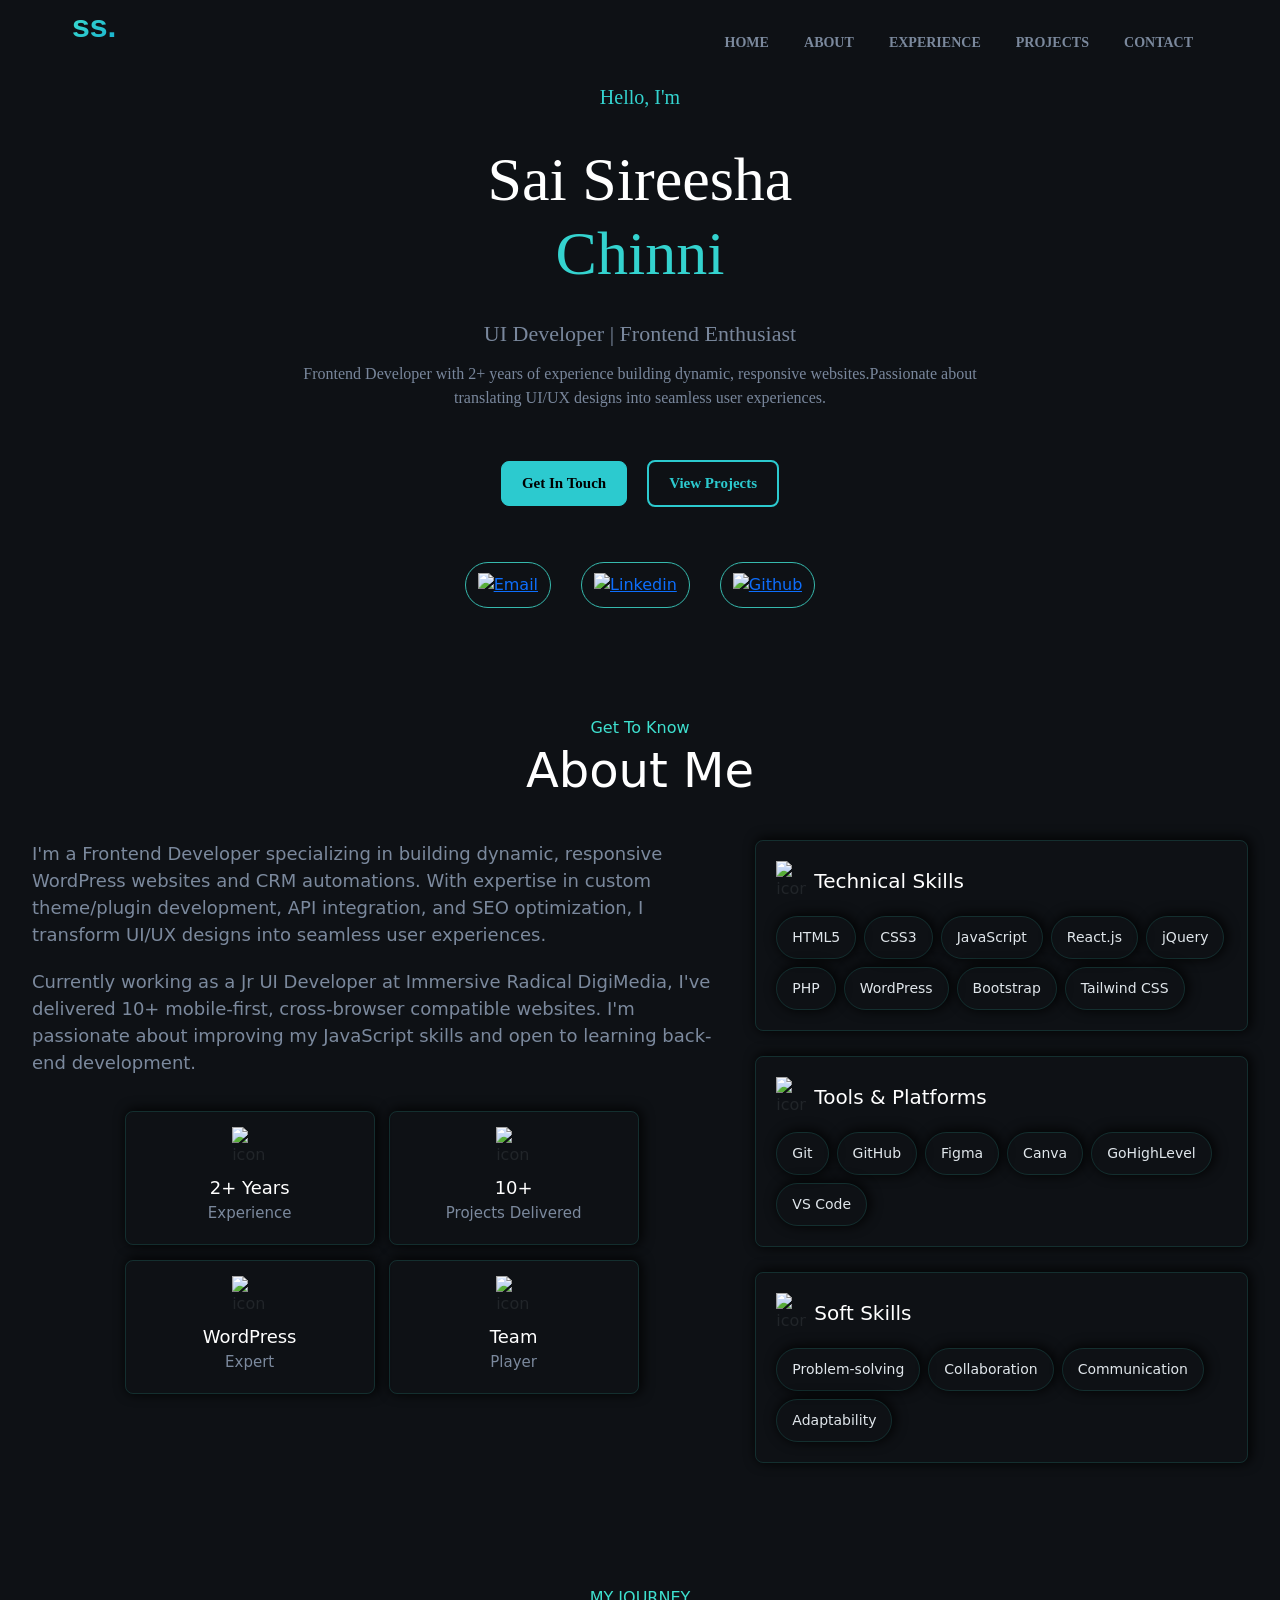
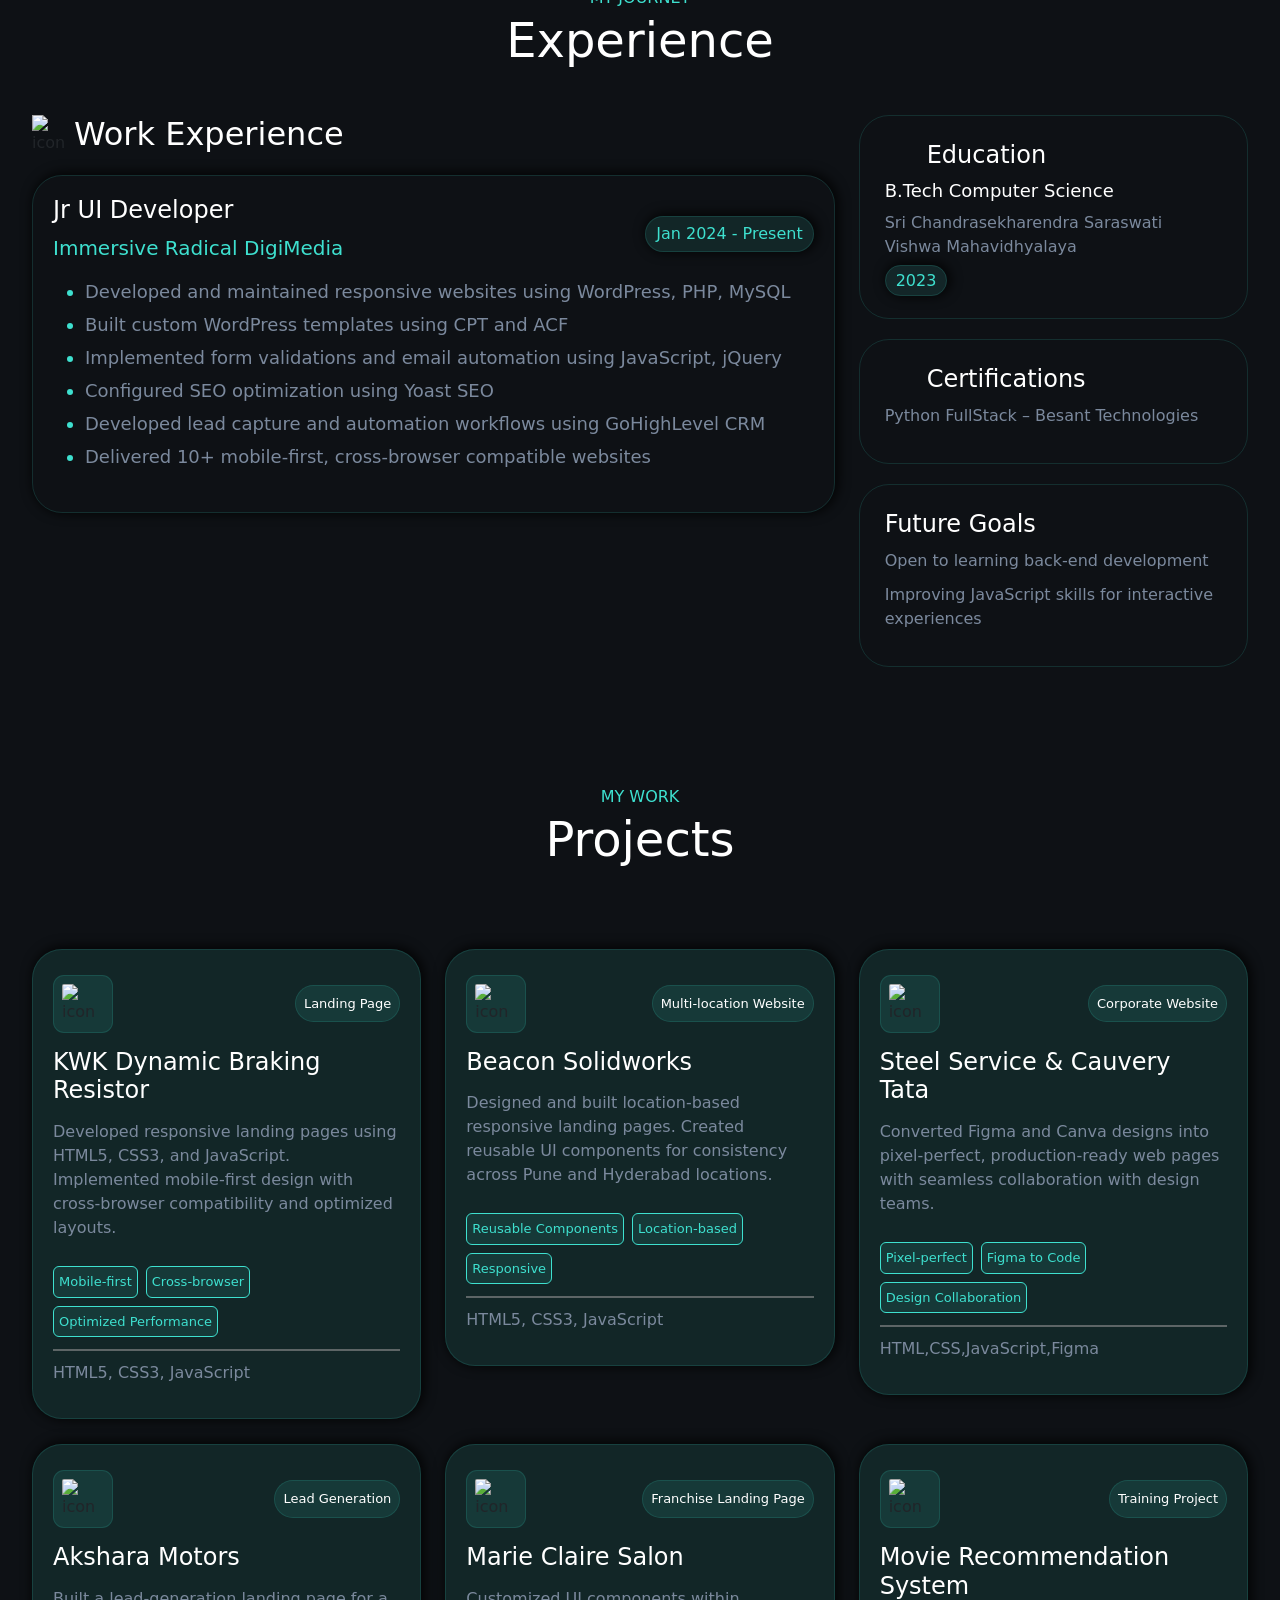
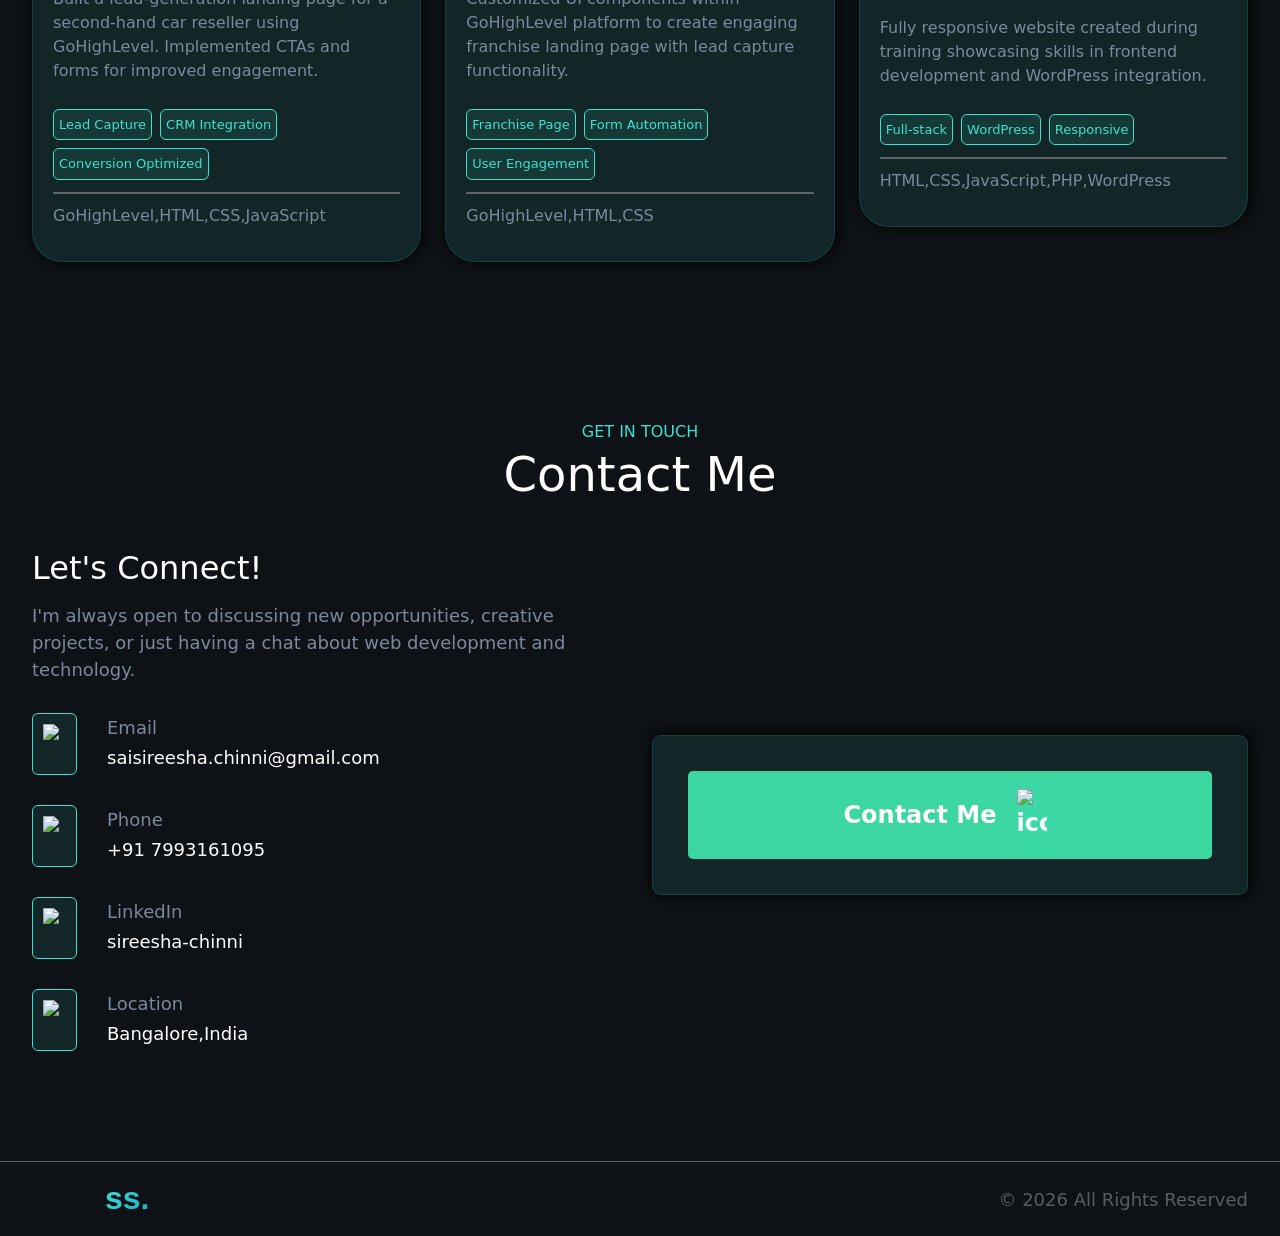
==== index.html @ 8ec7e81e "Add files via upload" ====
<!DOCTYPE html>
<html lang="en">

<head>
    <meta charset="UTF-8">
    <meta name="viewport" content="width=device-width, initial-scale=1.0">
    <link rel="stylesheet" href="style.css">
    <link href="https://cdn.jsdelivr.net/npm/bootstrap@5.0.2/dist/css/bootstrap.min.css" rel="stylesheet"
        integrity="sha384-EVSTQN3/azprG1Anm3QDgpJLIm9Nao0Yz1ztcQTwFspd3yD65VohhpuuCOmLASjC" crossorigin="anonymous">
    <script src="js/jquery-3.6.4.min.js"></script>
    <title>CH.Sai.Sireesha_Portfolio</title>
</head>

<body>
    <section id="main-sect">
        <header class="hed-wid">
            <div class="fix-center">
                <div class="logo">
                    <a href="index.html">ss.</a>
                </div>
                <div class="headermenu">
                    <div class="menuholders">
                        <span class="menuicon menu-tab"></span>
                        <div class="menuholder menu-hide">
                            <ul class="sidemenu">
                                <li><a href="#main-ban">HOME</a></li>
                                <li><a href="#about-me">ABOUT</a></li>
                                <li><a href="#experience">EXPERIENCE</a></li>
                                <li><a href="#proj-works">PROJECTS</a>
                                </li>
                                <li><a href="#footer-cont">CONTACT</a></li>

                            </ul>
                        </div>
                    </div>
                </div>
            </div>
        </header>

        <div id="main-ban">
            <div class="fixed-width">
                <div class="main-ban-cont">
                    <h6>Hello, I'm</h6>
                    <h1>Sai Sireesha <br /><span>Chinni</span></h1>
                    <h4>UI Developer | Frontend Enthusiast</h4>
                    <p>Frontend Developer with 2+ years of experience building dynamic, responsive websites.Passionate
                        about translating UI/UX designs into seamless user experiences.</p>
                    <div class="main-btns">
                        <a href="#footer-cont">Get In Touch</a>
                        <a href="#proj-works">View Projects</a>
                    </div>
                    <div class="main-icon">
                        <a href="mailto:saisireesha.chinni@gmail.com"><img src="images/mail.png" alt="Email"></a>
                        <a href="https://www.linkedin.com/in/sireesha-chinni/"><img src="images/linkedin.png" alt="Linkedin"></a>
                        <a href="#"><img src="images/github.png" alt="Github"></a>
                    </div>
                </div>
            </div>
        </div>




    </section>

    <section id="about-me">
        <div class="fixed-width">
            <div class="about-hed">
                <h6>Get To Know</h6>
                <h4>About Me</h4>
            </div>
            <div class="about-row row">
                <div class="col-xl-7 col-lg-6 col-md-12 col-sm-12 col-xs-12">
                    <div class="about-cont">
                        <p>I'm a Frontend Developer specializing in building dynamic, responsive WordPress websites and
                            CRM automations. With expertise in custom theme/plugin development, API integration, and SEO
                            optimization, I transform UI/UX designs into seamless user experiences.</p>
                        <p>Currently working as a Jr UI Developer at Immersive Radical DigiMedia, I've delivered 10+
                            mobile-first, cross-browser compatible websites. I'm passionate about improving my
                            JavaScript skills and open to learning back-end development.</p>
                        <div class="about-skil-flx">
                            <div class="about-box skil-cont">
                                <img src="images/experience.png" alt="icon">
                                <h6>2+ Years</h6>
                                <p>Experience</p>
                            </div>
                            <div class="about-box skil-cont">
                                <img src="images/task-management.png" alt="icon">
                                <h6>10+</h6>
                                <p>Projects Delivered</p>
                            </div>
                            <div class="about-box skil-cont">
                                <img src="images/code.png" alt="icon">
                                <h6>WordPress</h6>
                                <p>Expert</p>
                            </div>
                            <div class="about-box skil-cont">
                                <img src="images/group.png" alt="icon">
                                <h6>Team</h6>
                                <p>Player</p>
                            </div>
                        </div>
                    </div>
                </div>
                <div class="col-xl-5 col-lg-6 col-md-12 col-sm-12 col-xs-12">
                    <div class="about-div">
                        <div class="about-box skill-box">
                            <div class="skill-head">
                                <img src="images/technical-support.png" alt="icon">
                                <h6>Technical Skills</h6>
                            </div>
                            <div>
                                <a href="#">HTML5</a>
                                <a href="#">CSS3</a>
                                <a href="#">JavaScript</a>
                                <a href="#">React.js</a>
                                <a href="#">jQuery</a>
                                <a href="#">PHP</a>
                                <a href="#">WordPress</a>
                                <a href="#">Bootstrap</a>
                                <a href="#">Tailwind CSS</a>
                            </div>
                        </div>
                        <div class="about-box skill-box">
                            <div class="skill-head">
                                <img src="images/pencil.png" alt="icon">
                                <h6>Tools & Platforms</h6>
                            </div>
                            <div>
                                <a href="#">Git</a>
                                <a href="#">GitHub</a>
                                <a href="#">Figma</a>
                                <a href="#">Canva</a>
                                <a href="#">GoHighLevel</a>
                                <a href="#">VS Code</a>
                            </div>
                        </div>
                        <div class="about-box skill-box">
                            <div class="skill-head">
                                <img src="images/people.png" alt="icon">
                                <h6>Soft Skills</h6>
                            </div>
                            <div>
                                <a href="#">Problem-solving</a>
                                <a href="#">Collaboration</a>
                                <a href="#">Communication</a>
                                <a href="#">Adaptability</a>
                            </div>
                        </div>
                    </div>
                </div>
            </div>
        </div>
    </section>
    <section id="experience">
        <div class="fixed-width">
            <div class="ex-hed">
                <h6>My Journey</h6>
                <h3>Experience</h3>
            </div>
            <div class="row">
                <div class="col-xl-8 col-lg-6 col-md-12 col-sm-12 col-xs-12">
                    <div class="exp-sub-hed">
                        <img src="images/briefcase.png" alt="icon">
                        <h5>Work Experience</h5>
                    </div>
                    <div class="crt-exp">

                        <div class="exp-cont">
                            <div class="exp-sub-cont">
                                <div>
                                    <h6>Jr UI Developer</h6>
                                    <p>Immersive Radical DigiMedia</p>
                                </div>
                                <a href="#">Jan 2024 - Present</a>
                            </div>
                            <ul>
                                <li>Developed and maintained responsive websites using WordPress, PHP, MySQL</li>
                                <li>Built custom WordPress templates using CPT and ACF</li>
                                <li>Implemented form validations and email automation using JavaScript, jQuery</li>
                                <li>Configured SEO optimization using Yoast SEO</li>
                                <li>Developed lead capture and automation workflows using GoHighLevel CRM</li>
                                <li>Delivered 10+ mobile-first, cross-browser compatible websites</li>
                            </ul>
                        </div>
                    </div>
                </div>
                <div class="col-xl-4 col-lg-6 col-md-12 col-sm-12 col-xs-12">
                    <div class="exp-box">
                        <div>
                            <img src="images/graduation-cap.png" alt="">
                            <h5>Education</h5>
                        </div>
                        <h6>B.Tech Computer Science</h6>
                        <p>Sri Chandrasekharendra Saraswati Vishwa Mahavidhyalaya</p>
                        <a href="#">2023</a>
                    </div>
                    <div class="exp-box">
                        <div>
                            <img src="images/medal.png" alt="">
                            <h5>Certifications</h5>
                        </div>
                        <p class="ex-tick">Python FullStack – Besant Technologies</p>
                    </div>
                    <div class="exp-box">
                        <div>
                            <h5 class="exp-clr-grn">Future Goals</h5>
                        </div>
                        <p class="ex-arow">Open to learning back-end development</p>
                        <p class="ex-arow">Improving JavaScript skills for interactive experiences</p>
                    </div>
                </div>
            </div>
        </div>
    </section>

    <section id="proj-works">
        <div class="fixed-width">
            <div class="ex-hed">
                <h6>My Work</h6>
                <h3>Projects</h3>
            </div>
            <div class="proj-coint">
                <div class="row">
                    <div class="col-xl-4 col-lg-4 col-md-6 col-sm-12 col-xs-12">
                        <div class="proj-box">
                            <div>
                                <div class="proj-hed">
                                    <img src="images/connection.png" alt="icon">
                                    <a href="https://www.kwk-resistors.in/lp/wirewound-power-resistor/">Landing Page</a>
                                </div>
                                <h5>KWK Dynamic Braking Resistor</h5>
                                <p>Developed responsive landing pages using HTML5, CSS3, and JavaScript. Implemented
                                    mobile-first design with cross-browser compatibility and optimized layouts.</p>
                            </div>
                            <div>
                                <div class="proj-info">
                                    <span>Mobile-first</span>
                                    <span>Cross-browser</span>
                                    <span>Optimized Performance</span>
                                </div>
                                <div class="sep-lin"></div>
                                <p>
                                    </> HTML5, CSS3, JavaScript</p>
                            </div>
                        </div>
                    </div>
                    <div class="col-xl-4 col-lg-4 col-md-6 col-sm-12 col-xs-12">
                        <div class="proj-box">
                            <div>
                                <div class="proj-hed">
                                    <img src="images/connection.png" alt="icon">
                                    <a href="https://beacon-india.com/">Multi-location Website</a>
                                </div>
                                <h5>Beacon Solidworks</h5>
                                <p>Designed and built location-based responsive landing pages. Created reusable UI
                                    components for consistency across Pune and Hyderabad locations.</p>
                            </div>
                            <div>
                                <div class="proj-info">
                                    <span>Reusable Components</span>
                                    <span>Location-based</span>
                                    <span>Responsive</span>
                                </div>
                                <div class="sep-lin"></div>
                                <p>
                                    </> HTML5, CSS3, JavaScript</p>
                            </div>
                        </div>
                    </div>
                    <div class="col-xl-4 col-lg-4 col-md-6 col-sm-12 col-xs-12">
                        <div class="proj-box">
                            <div>
                                <div class="proj-hed">
                                    <img src="images/connection.png" alt="icon">
                                    <a href="https://mahahost.in/clientfiles/uploads/sireesha_training/steel-service/">Corporate Website</a>
                                </div>
                                <h5>Steel Service & Cauvery Tata</h5>
                                <p>Converted Figma and Canva designs into pixel-perfect, production-ready web pages with
                                    seamless collaboration with design teams.</p>
                            </div>
                            <div>
                                <div class="proj-info">
                                    <span>Pixel-perfect</span>
                                    <span>Figma to Code</span>
                                    <span>Design Collaboration</span>
                                </div>
                                <div class="sep-lin"></div>
                                <p>
                                    </> HTML,CSS,JavaScript,Figma</p>
                            </div>
                        </div>
                    </div>
                    <div class="col-xl-4 col-lg-4 col-md-6 col-sm-12 col-xs-12">
                        <div class="proj-box">
                            <div>
                                <div class="proj-hed">
                                    <img src="images/connection.png" alt="icon">
                                    <a href="https://www.magnumhonda.com/">Lead Generation</a>
                                </div>
                                <h5>Akshara Motors</h5>
                                <p>Built a lead-generation landing page for a second-hand car reseller using
                                    GoHighLevel. Implemented CTAs and forms for improved engagement.</p>
                            </div>
                            <div>
                                <div class="proj-info">
                                    <span>Lead Capture</span>
                                    <span>CRM Integration</span>
                                    <span>Conversion Optimized</span>
                                </div>
                                <div class="sep-lin"></div>
                                <p>
                                    </> GoHighLevel,HTML,CSS,JavaScript</p>
                            </div>
                        </div>
                    </div>
                    <div class="col-xl-4 col-lg-4 col-md-6 col-sm-12 col-xs-12">
                        <div class="proj-box">
                            <div>
                                <div class="proj-hed">
                                    <img src="images/connection.png" alt="icon">
                                    <a href="https://salonfranchiseblr.marieclairesalon.in/">Franchise Landing Page</a>
                                </div>
                                <h5>Marie Claire Salon</h5>
                                <p>Customized UI components within GoHighLevel platform to create engaging franchise
                                    landing page with lead capture functionality.</p>
                            </div>
                            <div>
                                <div class="proj-info">
                                    <span>Franchise Page</span>
                                    <span>Form Automation</span>
                                    <span>User Engagement</span>
                                </div>
                                <div class="sep-lin"></div>
                                <p>
                                    </> GoHighLevel,HTML,CSS</p>
                            </div>
                        </div>
                    </div>
                    <div class="col-xl-4 col-lg-4 col-md-6 col-sm-12 col-xs-12">
                        <div class="proj-box">
                            <div>
                                <div class="proj-hed">
                                    <img src="images/connection.png" alt="icon">
                                    <a href="#">Training Project</a>
                                </div>
                                <h5>Movie Recommendation System</h5>
                                <p>Fully responsive website created during training showcasing skills in frontend
                                    development and WordPress integration.</p>
                            </div>
                            <div>
                                <div class="proj-info">
                                    <span>Full-stack</span>
                                    <span>WordPress</span>
                                    <span>Responsive</span>
                                </div>
                                <div class="sep-lin"></div>
                                <p>
                                    </> HTML,CSS,JavaScript,PHP,WordPress</p>
                            </div>
                        </div>
                    </div>
                </div>
            </div>
        </div>
    </section>

    <section id="footer-cont">
        <div class="fixed-width">
            <div class="ex-hed">
                <h6>Get In Touch</h6>
                <h3>Contact Me</h3>
            </div>
            <div class="cont-info">
                <div class="row">
                    <div class="col-xl-6 col-lg-6 col-md-6 col-sm-12 col-xs-12">
                        <div class="contact-detis">
                            <h5>Let's Connect!</h5>
                            <p>I'm always open to discussing new opportunities, creative projects, or just having a chat
                                about web development and technology.</p>
                            <div class="cont-info">
                                <img src="images/mail.png" alt="icon">
                                <div class="cont-flx">
                                    <h6>Email</h6>
                                    <a href="mailto:saisireesha.chinni@gmail.com">saisireesha.chinni@gmail.com</a>
                                </div>
                            </div>
                            <div class="cont-info">
                                <img src="images/call.png" alt="icon">
                                <div class="cont-flx">
                                    <h6>Phone</h6>
                                    <a href="tel:7993161095">+91 7993161095</a>
                                </div>
                            </div>
                            <div class="cont-info">
                                <img src="images/linkedin.png" alt="icon">
                                <div class="cont-flx">
                                    <h6>LinkedIn</h6>
                                    <a href="https://www.linkedin.com/in/sireesha-chinni/">sireesha-chinni</a>
                                </div>
                            </div>
                            <div class="cont-info">
                                <img src="images/location.png" alt="icon">
                                <div class="cont-flx">
                                    <h6>Location</h6>
                                    <a>Bangalore,India</a>
                                </div>
                            </div>
                        </div>
                    </div>
                    <div class="col-xl-6 col-lg-6 col-md-6 col-sm-12 col-xs-12">
                        <div class="contact-form">
                            <div class="form-btn">
                                <a href="https://docs.google.com/forms/d/e/1FAIpQLSexqWdlCV1pC-5JrYoQWprAdRMBZvNVLuWAIFUeoct8fv98UQ/viewform?usp=header">Contact Me <img src="images/send.png" alt="icon"></a>
                            </div>
                            <!-- <form id="contact-us-form" class="form-section" method="post">
                                <div class="form-steps" id="step-1">
                                    <div class="cover-box">
                                        <label for="cname">Your Name</label>
                                        <input type="text" name="cname" id="cname" Placeholder="Enter Full Name"
                                            class="ciptxt" />
                                        <span class="info" id="c-name-info"></span>
                                    </div>
                                    <div class="cover-box">
                                        <div class="cover-box">
                                            <label for="cemail">Your Email</label>
                                            <input type="email" name="cemail" id="cemailname" Placeholder="Enter Email"
                                                class="ciptxt" />
                                            <span class="info" id="c-email-info"></span>
                                        </div>
                                    </div>
                                    <div class="cover-box">
                                        <label for="cmeesgae">Message</label>
                                        <textarea placeholder="Enter your Mesage" class="textareaciptxt" id="cmessage"
                                            name="cmeesgae"></textarea>
                                    </div>
                                    <div class="form-disc">
                                        <input type="submit" name="submit" id="sBtn" value="Submit" />
                                    </div>
                                </div>
                            </form> -->
                            <!-- <iframe src="https://docs.google.com/forms/d/e/1FAIpQLSexqWdlCV1pC-5JrYoQWprAdRMBZvNVLuWAIFUeoct8fv98UQ/viewform?embedded=true" width="640" height="550" frameborder="0" marginheight="0" marginwidth="0">Loading…</iframe> -->
                        </div>
                    </div>
                </div>
            </div>
        </div>
    </section>
    <section id="footer-div">
        <div class="fixed-width">
            <div class="footer-flx">
                <div class="logo">
                    <a href="index.html">ss.</a>
                </div>
                <p>© 2026 All Rights Reserved</p>
            </div>
        </div>
    </section>









    <script>
        $(document).ready(function () {

            $('.menu-tab').click(function () {

                $('.menu-hide').toggleClass('show');

                $('.menu-tab').toggleClass('active');

            });

            $('.menuopen.active').click(function () {

                $('.menu-hide').removeClass('show');

                $('.menu-tab').removeClass('active');

            });

            $('.menuholder > ul > li:has( > ul)').addClass('menu-dropdown-iconh');

            $(".menuholder > ul > li").click(function () {

                if ($(window).width() <= 991) {

                    if ($($(this).children("ul")).hasClass("exp-dwnrr")) {

                        $($(this).children("ul.exp-dwnrr")).removeClass("exp-dwnrr").slideUp(150);

                        $(this).removeClass("of-dwn");

                    }

                    else {

                        $('.sidemenu li ul').not($(this).siblings()).removeClass("exp-dwnrr").slideUp(150);
                        $($(this).children("ul")).addClass("exp-dwnrr").slideDown(150);

                        $(this).addClass("of-dwn");
                        $("ul.sidemenu li").not($(this)).removeClass("of-dwn");

                    }

                }

            });
        });   
    </script>

    <script>
        jQuery(document).ready(function (e) {

            jQuery("#contact-us-form").on('submit', function (e) {

                e.preventDefault();

                var valid;

                valid = validationcontact();

                if (valid) {

                    jQuery("#sBtn").attr("disabled", true);
                    jQuery.ajax({

                        // url: "contact-mail.php",

                        type: "POST",

                        data: new FormData(this),

                        contentType: false,

                        cache: false,

                        processData: false,

                        success: function (data) {

                            document.getElementById("contact-us-form").reset();



                            window.location.href = "https://docs.google.com/forms/d/e/1FAIpQLSexqWdlCV1pC-5JrYoQWprAdRMBZvNVLuWAIFUeoct8fv98UQ/viewform?usp=publish-editor";

                            //    jQuery('#loader-icons').hide();

                        },

                        error: function () { }

                    });

                }

            })

        });

        function validationcontact() {

            var valid = true;

            jQuery(".info").html('');

            if (!jQuery("#cname").val()) {

                jQuery("#c-name-info").html("Please Enter a Name");

                jQuery("#cname").css('border-color', 'red');

                valid = false;

            }

            if (!jQuery("#cname").val().match(/^[a-zA-Z\s]+$/)) {

                jQuery("#c-name-info").html("Please Enter Valid Name");

                jQuery("#cname").css('border-color', 'red');

                valid = false;

            }

            if (!jQuery("#cemailname").val()) {

                jQuery("#c-email-info").html("Please Enter Email");

                jQuery("#cemailname").css('border-color', 'red');

                valid = false;

            }

            if (!jQuery("#cemailname").val().match(/^([\w-\.]+@([\w-]+\.)+[\w-]{2,4})?$/)) {

                jQuery("#c-email-info").html("Please Enter Valid Email");

                jQuery("#cemailname").css('border-color', 'red');

                valid = false;

            }
            return valid;

        }

    </script>
</body>

</html>
---- style.css ----
@font-face{

    font-family: "FontAwesome";
    src: url("fonts/fontawesome-webfont.eot");
    
   
}
@font-face{

    font-family: "FontAwesome";
    src: url("fonts/fontawesome-webfont.ttf");
    
   
}
@font-face{

    font-family: "FontAwesome";
    src: url("fonts/fontawesome-webfont.woff");
    
   
}

@font-face{

    font-family: "FontAwesome";
    src: url("fonts/FontAwesome.otf");
    
   
}


@font-face{

    font-family: "Montserrat-bold";
    src: url("fonts/Montserrat-Bold.ttf");
    
   
}
@font-face{

    font-family: "Montserrat-extra-bold";
    src: url("fonts/Montserrat-ExtraBold.ttf");
    
   
}
@font-face{

    font-family: "Montserrat-light";
    src: url("fonts/Montserrat-Light.ttf");
    
   
}
@font-face{

    font-family: "Montserrat-medium";
    src: url("fonts/Montserrat-Medium.ttf");
    
   
}
@font-face{

    font-family: "Montserrat-regular";
    src: url("fonts/Montserrat-Regular.ttf");
    
   
}
@font-face{

    font-family: "Montserrat-semibold";
    src: url("fonts/Montserrat-SemiBold.ttf");
    
   
}

section#main-sect {
    background-color: hsl(220 20% 7% / 1);
}

*{
    margin: 0;
    padding: 0;
    box-sizing: border-box;
}
section {
    width: 100%;
    float: left;
}
body{
    right: 0;
    overflow-x: hidden;
    background: #fff !important;
}

.fixed-width {
    max-width: 1280px;
    width: 95%;
    margin: 0 auto;
}


/* Header section  */

img.layland-logo {
    max-width: 100%;
    width: 220px;
}
header {
    top: 0;
    position: fixed;
    width: 100%;
    height: 85px;
    float: left;
    /* background: #ffffff; */
    background-color: hsl(220 20% 7% / 1);
    padding: 20px 0;
    z-index: 999;
}
header.hed-wid {
    padding: 20px 0px;
}
.fix-center {
    max-width: 1200px;
    margin: 0 auto;
    width: 95%;
    padding: 0px 32px;
}
img{
    max-width: 100%;
}
.logo {
    width: 175px;
    /* padding: 10px 0; */
    float: left;
    position: relative;
    top: -10px;
}
.headermenu{
    width: 80%;
    float: right;
    text-align: right;
}

.logo a {
    -webkit-background-clip: text;
    background-clip: text;
    color: transparent;
    background-image: linear-gradient(135deg, hsl(174 72% 56%), hsl(190 80% 45%));;
    font-size: 32px;
   font-family: "Inter", sans-serif;
    /* font-family: 'Montserrat-regular'; */
    /* color: #34D3CF; */
    text-decoration: none;
    font-weight: 700;
    line-height: 2rem;
}
ul.sidemenu{
    list-style: none;
}
ul.sidemenu li {
    display: inline-block;
    padding: 10px 15px;
    color: #fff;
    font-family: "Montserrat-regular";
}
ul.sidemenu li a {
    /* color: #000000 !important; */
    color:hsl(215 15% 55%) !important;
    text-decoration: none !important;
    cursor: pointer;
    font-size: 14px;
    font-family: "Montserrat-regular";
    font-weight: 600;
}
ul.sidemenu li button {
    padding: 7px 12px;
    background: #37a395;
    font-weight: 600;
    font-size: 15px;
    color: #ffffff;
    border: 1px solid transparent;
    font-family: "Montserrat-regular";
}
.cont-img img {
    width: 26px;
    padding: 4px 0;
}

.banner-img img {
    max-width: 100%;
    width: 100%;
}
.glass-card {
    border-radius: .75rem;
    border-width: 1px;
    border-color: hsl(220 15% 18% / .5);
    background-color: hsl(220 18% 10% / .5);
    --tw-backdrop-blur: blur(24px);
    -webkit-backdrop-filter: var(--tw-backdrop-blur) var(--tw-backdrop-brightness) var(--tw-backdrop-contrast) var(--tw-backdrop-grayscale) var(--tw-backdrop-hue-rotate) var(--tw-backdrop-invert) var(--tw-backdrop-opacity) var(--tw-backdrop-saturate) var(--tw-backdrop-sepia);
    backdrop-filter: var(--tw-backdrop-blur) var(--tw-backdrop-brightness) var(--tw-backdrop-contrast) var(--tw-backdrop-grayscale) var(--tw-backdrop-hue-rotate) var(--tw-backdrop-invert) var(--tw-backdrop-opacity) var(--tw-backdrop-saturate) var(--tw-backdrop-sepia);
    box-shadow: linear-gradient(135deg, hsl(174 72% 56%), hsl(190 80% 45%));
}


















@media(max-width : 991px){
    .logo {
    width: 175px;
    float: left;
    position: relative;
    top: -10px;
    left: 20px;
}
    header {
        height: 65px;
    }
    .headermenu {
        width: 86%;
        left: -12px;
    position: relative;
    }
    .menu-hide{
        width: 310px;
        height: 100vh;
        position: fixed;
        z-index: 9;
        transition: all 0.6s ease-in-out;
        right: -310px;
        background-color: #ffffff; 
        top: 0;
    }
    .menuicon{
        position: relative;
        width: 40px;
        height: 40px;
        display: inline-block;
    }
    .menuicon:after {
        background: url('images/togle-icon.png') no-repeat;
        content: "";
        position: absolute;
        display: inline-block;
        width: 40px;
        height: 40px;
        top: -30px;
        right: -15px;
        /* filter: invert(1); */
    }
    .header-menu{
        width: 40px !important;
    }
    .show{
        right: 0 !important;
        transition: all 0.6s ease-in-out;
        overflow-y: scroll;
        /* background-color: #ffffff; */
         background-color: hsl(220 20% 7% / 1);
        width: 100%;
        z-index: 99;
    }
    ul.sidemenu li{
        width: 100%;
        text-align: left;
        border-bottom: 1px solid #34D3CF;
        padding: 8px 0px;
        position: relative;
    }
       ul.sidemenu {
        margin-top: 71px;
        padding-left: 0;
        position: relative;
        margin-left: 14px;
    }
    img.layland-logo {
    max-width: 100%;
    width: 220px;
    position: absolute;
    top: -239px;
    left: -6px;
}
    ul.sidemenu li:last-child {
        border-bottom: 0!important;
    }
    li.menu-dropdown-iconh:after {
        position: absolute;
        display: inline-block;
        right: 5px;
        font: 14px/1 FontAwesome;
        font-size: inherit;
        -webkit-font-smoothing: antialiased;
        content: "\f0d7";
        right: 12px;
        top: 10px;
        color: #fff!important;
        margin-right: 10px;
    }
    li.menu-dropdown-iconh.of-dwn:after {
        content: "\f0d8"!important;
    }
    .menuicon.active:after {
        background: url('images/togle-close.png') no-repeat;
        z-index: 999 !important;
        right: -11px;
        top: -30px;
    }
    ul.sidemenu li ul {
        display: none;
        width: 100%;
        margin-top: 10px;
        padding: 7px 15px;
    }
    ul.sidemenu li a{
       color:hsl(215 15% 55%) !important;
        font-size: 14px;
    }
    .pre-header {
        display: none;
    }
    ul.exp-dwnrr {
        background: #000000;
    }
}
@media(min-width:1200px){
    .headermenu {
        width: 78%;
    }
}

@media (min-width : 992px){
    .headermenu {
         width: 81%;
    }
    ul.sidemenu li ul {
        position: absolute;
        width: 220px !important;
        background: #0655b8;
        top: 150px;
        transition: all 0.6s ease;
        z-index: 9;
        opacity: 0;
        visibility: hidden;
        text-align: left;
        padding-bottom: 8px;
    }
    ul.sidemenu li:hover ul {
        opacity: 1 !important;
        visibility: visible !important;
        top: 120px;
        transition: all 0.6s ease;
    }
    ul.sidemenu li ul li a {
        color: #fff !important;
    }
    li.menu-dropdown-iconh ul {
        padding-left: 0px !important;
    }
    .menuholder ul li ul li {
        padding: 8px 0px 1px;
        border-bottom: 1px solid #ffffff00;
        width: 100%;
    }
  
    li.menu-dropdown-iconh ul li:hover {
        color: #ffffff !important;
        background: #307FE2;
        transition: 0.3s all ease-in-out;
    }
    
   
}

/* Main Banner  */


div#main-ban {
    width: 100%;
    float: left;
}
.main-ban-cont {
    text-align: center;
    padding: 85px 0px 30px;
}
.main-ban-cont h6 {
    color: #34D3CF;
    font-size: 20px;
    font-family: 'Montserrat-regular';
    padding-bottom: 25px;
}
.main-ban-cont h1 {
    font-size: 62px;
    font-family: 'Montserrat-extra-bold';
    color: #ffffff;
    margin-bottom: 30px;
}
.main-ban-cont h1 span {
    color: #34D3cf;
}
.main-ban-cont h4 {
    font-size: 22px;
    font-family: 'Montserrat-regular';
    color: #79879c;
    margin-bottom: 15px;
}
.main-ban-cont p {
    color: #79879c;
    font-family: 'Montserrat-regular';
    font-size: 16px;
    margin-bottom: 30px;
    width: 60%;
    margin: 0px auto 30px;
}
.main-btns {
    padding: 20px 0px;
    display: flex;
    align-items: center;
    justify-content: center;
    gap: 20px;
    margin-bottom: 25px;
}
.main-btns a {
    text-decoration: none;
    border: 1px solid #2CCACF;
    padding: 10px 20px;
    border-radius: 8px;
}
.main-btns a:first-child {
    background: #2ccacf;
    color: #000000;
    font-size: 15px;
    font-family: 'Montserrat-regular';
    font-weight: 700;
}
.main-btns a:last-child {
    color: #2ccacf;
    font-family: 'Montserrat-regular';
    font-weight: 700;
    border: 2px solid #2ccacf;
    font-size: 15px;
}
.main-icon {
    padding: 10px 0px;
    display: flex;
    justify-content: center;
    align-items: center;
    gap: 30px;
}
.main-icon a {
    border: 1px solid #36B9AD;
    padding: 10px 12px;
    border-radius: 65px;
}
.main-icon a img {
    max-width: 100%;
    width: 20px;
}
@media(max-width:480px){
    .main-ban-cont h6 {
    font-size: 18px;
      padding-bottom: 15px;
}
.main-ban-cont h1 {
    font-size: 46px;
        margin-bottom: 12px;
}
.main-ban-cont h4 {
    font-size: 18px;
    margin-bottom: 10px;
}
.main-ban-cont p {
    font-size: 14px;
    width: 95%;
    margin: 0px auto 15px;
}
.main-btns a {
    padding: 7px 15px;
}
.main-btns a:first-child {
    font-size: 13px;
}
.main-btns a:last-child {
    font-size: 13px;
}
.main-btns {
    padding-top: 13px;
}

}

/* About Section  */

section#about-me {
    width: 100%;
    background-color: hsl(220 20% 7% / 1);
}
section#about-me {
    width: 100%;
    background-color: hsl(220 20% 7% / 1);
    padding: 50px 0px;
}
.about-hed {
    text-align: center;
    padding: 20px 0px;
    margin-bottom: 15px;
}
.about-hed h6 {
    font-size: 16px;
    color: hsl(174 72% 56%);
    margin-bottom: 5px;
    font-family: 'inter' sans-serif;
}
.about-hed h4 {
    font-size: 48px;
    font-family: 'inter' sans-serif;
    color: #ffffff;
    margin-bottom: 5px;
}
.about-cont p {
    font-size: 18px;
    font-family: 'inter' sans-serif;
    color: hsl(215 15% 55%);
    margin-bottom: 20px;
        text-align: left;
}
.about-skil-flx {
    display: flex;
    gap: 2%;
    width: 100%;
    justify-content: center;
    align-items: center;
    margin: 35px auto !important;
    flex-wrap: wrap;
}
.about-box.skil-cont {
    padding: 15px;
    display: flex;
    flex-direction: column;
    align-items: center;
    justify-content: center;
    box-shadow: 2px -1px 11px 2px rgba(0, 0, 0, 0.74);
    border: 1px solid #3ee0cf24;
    border-radius: 8px;
    width: 250px;
    margin-bottom: 15px;
    /* flex-wrap: wrap; */
}
.about-box.skil-cont img {
    max-width: 100%;
    width: 35px;
    margin-bottom: 10px;
}
.about-box.skil-cont h6 {
    font-size: 18px;
    font-family: 'inter' sans-serif;
    color: #ffffff;
    margin-bottom: 3px;
}
.about-box.skil-cont p {
    font-size: 15px;
    font-family: 'inter' sans-serif;
    margin-bottom: 5px;
    text-align: center;
}
.about-box.skill-box {
    padding: 20px;
    box-shadow: 2px -1px 11px 2px rgba(0, 0, 0, 0.74);
    border: 1px solid #3ee0cf24;
    border-radius: 8px;
    margin-bottom: 25px;
}
.skill-head {
    display: flex;
    align-items: center;
    gap: 10px;
    margin-bottom: 15px;
}
.skill-head img {
    max-width: 100%;
    width: 30px;
}
.skill-head h6 {
    font-size: 20px;
    color: #ffffff;
    margin-bottom: 0px;
    font-family: 'inter' sans-serif;
}
.about-box.skill-box a {
    text-decoration: none;
    font-family: 'inter' sans-serif;
    font-size: 14px;
    padding: 10px 15px;
    color: hsl(210 20% 90%);
    box-shadow: 2px -1px 11px 2px rgba(0, 0, 0, 0.74);
    border: 1px solid #3ee0cf24;
    border-radius: 30px;
}
.about-box.skill-box div {
    display: flex;
    flex-wrap: wrap;
    gap: 8px;
}
@media(max-width:768px){
    .about-box.skil-cont {
    width: 145px;
    padding: 10px;
}
}
@media(max-width:480px){
    .about-hed h6 {
    font-size: 14px;
}
.about-hed h4 {
    font-size: 42px;
}
.about-hed {
    margin-bottom: 0px;
}
.about-cont p {
    font-size: 16px;
    margin-bottom: 15px;
    text-align: justify;
}
.about-box.skil-cont h6 {
    font-size: 16px;
}
.about-box.skil-cont p {
    font-size: 14px;
}
.about-skil-flx {
    margin: 25px auto !important;
    flex-wrap: wrap;
}
.skill-head h6 {
    font-size: 18px;
}
.about-box.skill-box a {
    font-size: 13px;
    padding: 8px 13px;
}
}

/* Experience section  */

section#experience {
    background-color: hsl(220 20% 7% / 1);
    padding: 50px 0px;
}
.ex-hed {
    text-align: center;
    margin-bottom: 45px;
}
.ex-hed h6 {
    text-transform: capitalize !important;
    color: hsl(174 72% 56%);
    margin-bottom: 0px;
}
.ex-hed h6 {
    text-transform: uppercase !important;
    color: hsl(174 72% 56%);
    margin-bottom: 5px;
    font-size: 16px;
    font-family: 'inter' sans-serif;
}
.ex-hed h3 {
    font-size: 48px;
    color: #ffffff;
    font-family: 'inter' sans-serif !important;
    margin-bottom: 10px;
}
.crt-exp {
    padding: 20px;
    box-shadow: 2px -1px 11px 2px rgba(0, 0, 0, 0.74);
    border: 1px solid #3ee0cf24;
    border-radius: 30px;
    margin-bottom: 20px;
}
.exp-sub-hed {
    display: flex;
    gap: 10px;
    margin-bottom: 20px;
}
.exp-sub-hed img {
    max-width: 100%;
    width: 32px;
}
.exp-sub-hed h5 {
    margin-bottom: 0px !important;
    color: #ffffff;
    font-size: 32px;
    font-family: 'inter' sans-serif;
}
.exp-sub-cont {
    display: flex;
    align-items: center;
    justify-content: space-between;
    margin-bottom: 5px;
}
.exp-sub-cont div h6 {
    color: #ffffff;
    font-size: 24px;
    font-family: 'inter' sans-serif;
    margin-bottom: 8px;
}
.exp-sub-cont div p {
    color: hsl(174 72% 56%);
    margin-bottom: 10px;
    font-size: 20px;
    font-family: 'inter' sans-serif;
}
.exp-sub-cont a {
    text-decoration: none;
    color: hsl(174 72% 56%);
    padding: 5px 10px;
    box-shadow: 2px -1px 11px 2px rgba(0, 0, 0, 0.74);
    border: 1px solid #3ee0cf24;
    border-radius: 30px;
    background: hsl(174 72% 56% / .1);
    font-size: 16px;
    font-family: 'inter' sans-serif;
}
.exp-sub-cont a:hover{
    color: hsl(174 72% 56%);
}
.exp-cont ul li {
    font-size: 18px;
    color: hsl(215 15% 55%);
    padding-bottom: 6px;
}
.crt-exp ul li::marker {
    color: hsl(174 72% 56%);
}
.exp-box {
    padding: 25px;
    border: 1px solid #3ee0cf24;
    border-radius: 30px;
    margin-bottom: 20px;
    /* background: hsl(174 72% 56% / .1); */
}
.exp-box div {
    display: flex;
    gap: 10px;
    margin-bottom: 10px;
}
.exp-box div img {
    max-width: 100%;
    width: 32px;
}
.exp-box div h5 {
    color: #ffffff;
    font-size: 24px;
    margin-bottom: 0px;
    font-family: 'inter' sans-serif;
}
.exp-box h6 {
    font-size: 18px;
    color: #ffffff;
    margin-bottom: 10px;
    font-family: 'inter' sans-serif;
}
.exp-box p {
    color: hsl(215 15% 55%);
    font-size: 16px;
    font-family: 'inter' sans-serif;
    margin-bottom: 10px;
}
.exp-box a {
       text-decoration: none;
    color: hsl(174 72% 56%);
    padding: 5px 10px;
    box-shadow: 2px -1px 11px 2px rgba(0, 0, 0, 0.74);
    border: 1px solid #3ee0cf24;
    border-radius: 30px;
    background: hsl(174 72% 56% / .1);
    font-size: 16px;
    font-family: 'inter' sans-serif;
}
.exp-box a:hover{
    color: hsl(174 72% 56%);
}
@media(max-width:480px){
    .ex-hed h6 {
    font-size: 14px;
        margin-bottom: 0px;
}
.ex-hed h3 {
    font-size: 42px;
    margin-bottom: 0px;
}
.exp-sub-hed h5 {
    font-size: 24px;
}
.exp-sub-hed img {
    max-width: 100%;
    width: 30px;
}
.exp-sub-hed {
    gap: 5px;
    margin-bottom: 15px;
}
.exp-sub-cont div h6 {
    font-size: 20px;
}
.exp-sub-cont div p {
    font-size: 16px;
}
.exp-sub-cont {
    display: flex;
    align-items: flex-start;
    flex-direction: column;
}
.exp-sub-cont a {
    font-size: 14px;
}
.exp-cont ul li {
    font-size: 16px;
    padding-bottom: 4px;
}
.exp-box div h5 {
    font-size: 20px;
}
.exp-box div img {
    width: 30px;
}
.exp-box h6 {
    font-size: 16px;
}
.exp-box p {
    font-size: 14px;
}
.exp-box a {
    font-size: 14px;
}
}

/* projects section  */
section#proj-works {
    padding: 50px 0px;
    background: #0e1115;
}
.proj-coint {
    padding: 35px 0px;
}
.proj-box {
    box-shadow: 2px -1px 11px 2px rgba(0, 0, 0, 0.74);
    border: 1px solid #3ee0cf24;
    border-radius: 30px;
    background: hsl(174 72% 56% / .1);
    margin-bottom: 25px;
    padding: 25px 20px;
    display: flex;
    flex-direction: column;
    justify-content: space-between;
    min-height: 380px;
}
.proj-hed {
    display: flex;
    align-items: center;
    justify-content: space-between;
    margin-bottom: 15px;
}
.proj-hed a {
    text-decoration: none;
    color: #ffffff;
    padding: 8px 8px;
    border: 1px solid #3ee0cf24;
    border-radius: 30px;
    background: hsl(174 72% 56% / .1);
    font-size: 13px;
}
.proj-hed a:hover {
    text-decoration: none;
    color: #ffffff;
    padding: 8px 8px;
    border: 1px solid #3ee0cf24;
    border-radius: 30px;
    background: hsl(174 72% 56% / .1);
    font-size: 13px;
}
.proj-hed img {
    max-width: 100%;
    width: 60px;
    padding: 8px 8px;
    border: 1px solid #3ee0cf24;
    border-radius: 11px;
    background: hsl(174 72% 56% / .1);
}
.proj-box h5 {
    color: #ffffff;
    font-size: 24px;
    font-family: 'inter' sans-serif;
    margin-bottom: 15px;
}
.proj-box p {
    font-size: 16px;
    color: hsl(215 15% 55%);
    margin-bottom: 8px;
    text-align: left;
    font-family: 'inter' sans-serif;
}
.proj-info {
    display: flex;
    align-items: center;
    flex-wrap: wrap;
    margin-bottom: 12px;
    gap: 8px;
    margin-top: 18px;
}
.proj-info span {
    color: #3ee0cf;
    font-size: 13px;
    font-family: 'inter' sans-serif;
    padding: 5px 5px;
    border: 1px solid #3ee0cf;
    border-radius: 6px;
    background: hsl(174 72% 56% / .1);
}
.sep-lin {
    border: 1px solid #90909099;
    margin-bottom: 10px;
}
@media(min-width:991px) and (max-width:1200px){
    .proj-box {
    min-height: 470px;
}
}
@media(max-width:480px){
.proj-hed a {
    padding: 6px 6px;
    font-size: 12px;
}
.proj-coint {
    padding: 10px 0px;
}
.proj-hed img {
    width: 50px;
}
.proj-box h5 {
    font-size: 18px;
    margin-bottom: 10px;
}
.proj-box p {
    font-size: 14px;
}
.proj-info span {
    font-size: 11px;
}
}

/* contact us Section  */
section#footer-cont {
    width: 100%;
    background: #0e1115;
    padding: 50px 0px;
}
.contact-detis h5 {
    font-size: 32px;
    font-family: 'inter' sans-serif;
    color: #ffffff;
    margin-bottom: 15px;
}
.contact-detis p {
    font-size: 18px;
    font-family: 'inter' sans-serif;
    margin-bottom: 30px;
    color:#7b899d;
}
.cont-info {
    display: flex;
    align-items: center;
    gap: 30px;
    margin-bottom: 30px;
}
.cont-info img {
    padding: 10px;
    max-width: 100%;
    width: 45px;
    border: 1px solid #3ee0cf;
    border-radius: 6px;
    background: hsl(174 72% 56% / .1);
}
.cont-flx h6 {
    color: #7b899d;
    margin-bottom: 5px;
    font-size: 18px;
    font-family: 'inter' sans-serif;
}
.cont-flx a {
    font-size: 18px;
    text-decoration: none;
    color: #ffffff !important;
    margin-bottom: 0px;
    font-family: 'inter' sans-serif;
}
.contact-form {
    padding: 35px;
    box-shadow: 2px -1px 11px 2px rgba(0, 0, 0, 0.74);
    border: 1px solid #3ee0cf24;
    border-radius: 9px;
    background: hsl(174 72% 56% / .1);
}
input, textarea {
    width: 100%;
    margin-bottom: 15px !important;
    height: 50px;
    border: 1px solid #3ee0cf24;
    border-radius: 13px;
    background: hsl(174 72% 56% / .1);
    padding: 10px 15px;
}
label {
    font-size: 20px;
    font-family: 'inter' sans-serif;
    color: #ffffff;
    margin-bottom: 3px;
}
textarea#cmessage {
    min-height: 135px;
}
input#sBtn {
    background: #3ee0cf;
    color: #000000 !important;
    font-size: 20px;
    border-radius: 8px;
    font-weight: 700;
    font-family: 'inter' sans-serif;
    font-size: 20px;
    color: #ffffff;
}
section#footer-div {
    padding: 20px 0px;
    width: 100%;
    background: #0e1115;
    border-top: 1px solid #90909099;
}
.footer-flx {
    display: flex;
    align-items: center;
    justify-content: space-between;
}
.footer-flx p {
    font-size: 18px;
    margin-bottom: 0px;
    color:#90909099;
}
@media(max-width:480px){
    .contact-detis h5 {
    font-size: 26px;
    margin-bottom: 8px;
}
.contact-detis p {
    font-size: 16px;
    margin-bottom: 25px;
}
.cont-info {
    gap: 20px;
    margin-bottom: 20px;
}
.cont-info img {
    padding: 8px;
    width: 36px;
}
.cont-flx h6 {
    font-size: 16px;
}
.cont-flx a {
    font-size: 16px;
}
    .contact-form {
        padding: 14px;
    }
label {
    font-size: 18px;
}
.footer-flx p {
    font-size: 15px;
    margin-bottom: 0px;
    color: #90909099;
}
.form-btn a {
    display: flex;
    align-items: center;
    background: #3cd7a0;
    padding: 8px 15px;
    justify-content: center;
    text-decoration: none;
    color: #ffffff;
    font-size: 22px;
    font-family: 'inter' sans-serif;
    gap: 10px;
    font-weight: 700;
    border-radius: 5px;
}
.footer-flx {
    display: flex;
    align-items: center;
    justify-content: space-between;
    flex-direction: column;
    gap: 7px;
}
.footer-flx .logo {
    position: relative;
    left: 6%;
    top: 0px !important;
    width: auto;
}
}
.logo a:hover {
    -webkit-background-clip: text;
    background-clip: text;
    color: transparent;
    background-image: linear-gradient(135deg, hsl(174 72% 56%), hsl(190 80% 45%));
    font-size: 32px;
    font-family: "Inter", sans-serif;
    /* font-family: 'Montserrat-regular'; */
    /* color: #34D3CF; */
    text-decoration: none;
    font-weight: 700;
    line-height: 2rem;
}
.footer-flx .logo {
    position: relative;
    left: 6%;
    top:0px !important;
}
.form-btn a {
    display: flex;
    align-items: center;
    background: #3cd7a0;
    padding: 8px 15px;
    justify-content: center;
    text-decoration: none;
    color: #ffffff;
    font-size: 24px;
    font-family: 'inter' sans-serif;
    gap: 10px;
    font-weight: 700;
        border-radius: 5px;
}
.form-btn a:hover{
    display: flex;
    align-items: center;
    background: #3cd7a0;
    padding: 8px 15px;
    justify-content: center;
    text-decoration: none;
    color: #ffffff;
    font-size: 24px;
    font-family: 'inter' sans-serif;
    gap: 10px;
    font-weight: 700;
        border-radius: 5px;
}
.form-btn a img {
    max-width: 100%;
    border: none;
    width: 50px;
}
.cont-info .row {
    align-items: center;
}
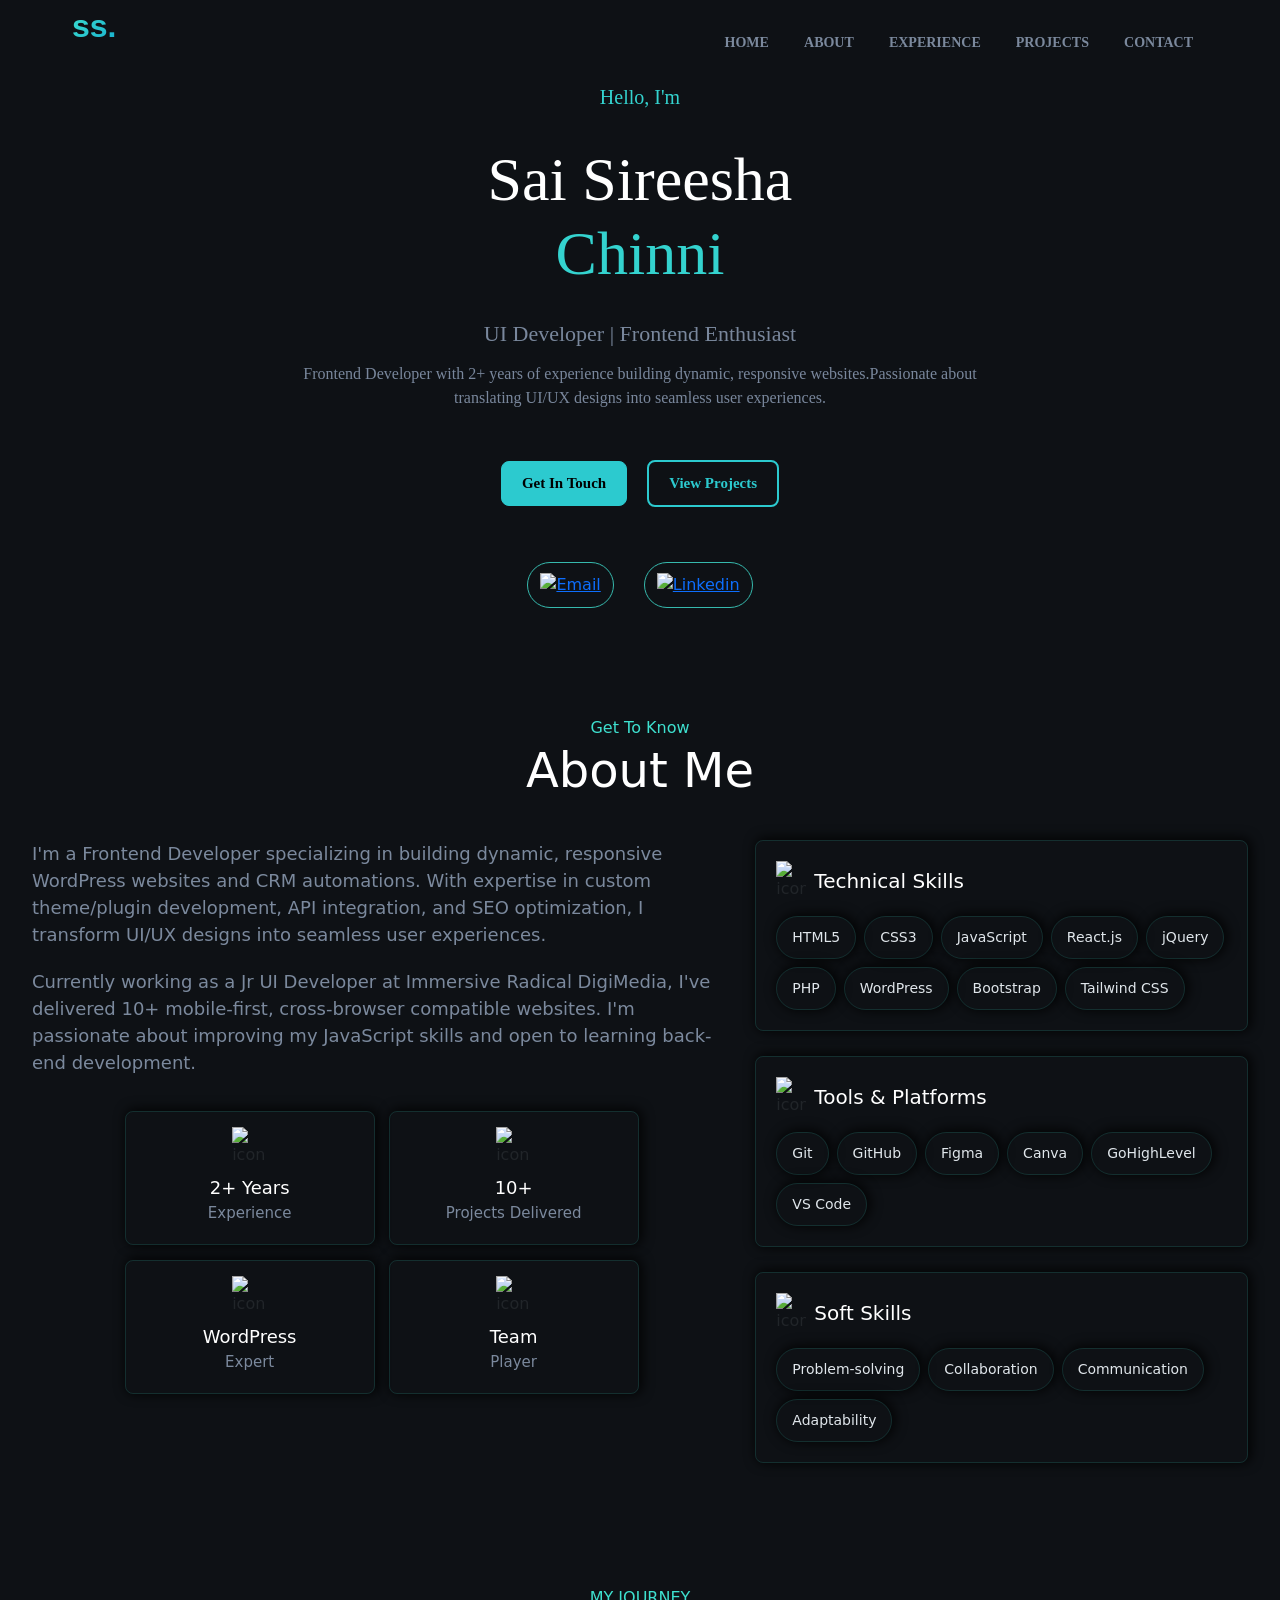
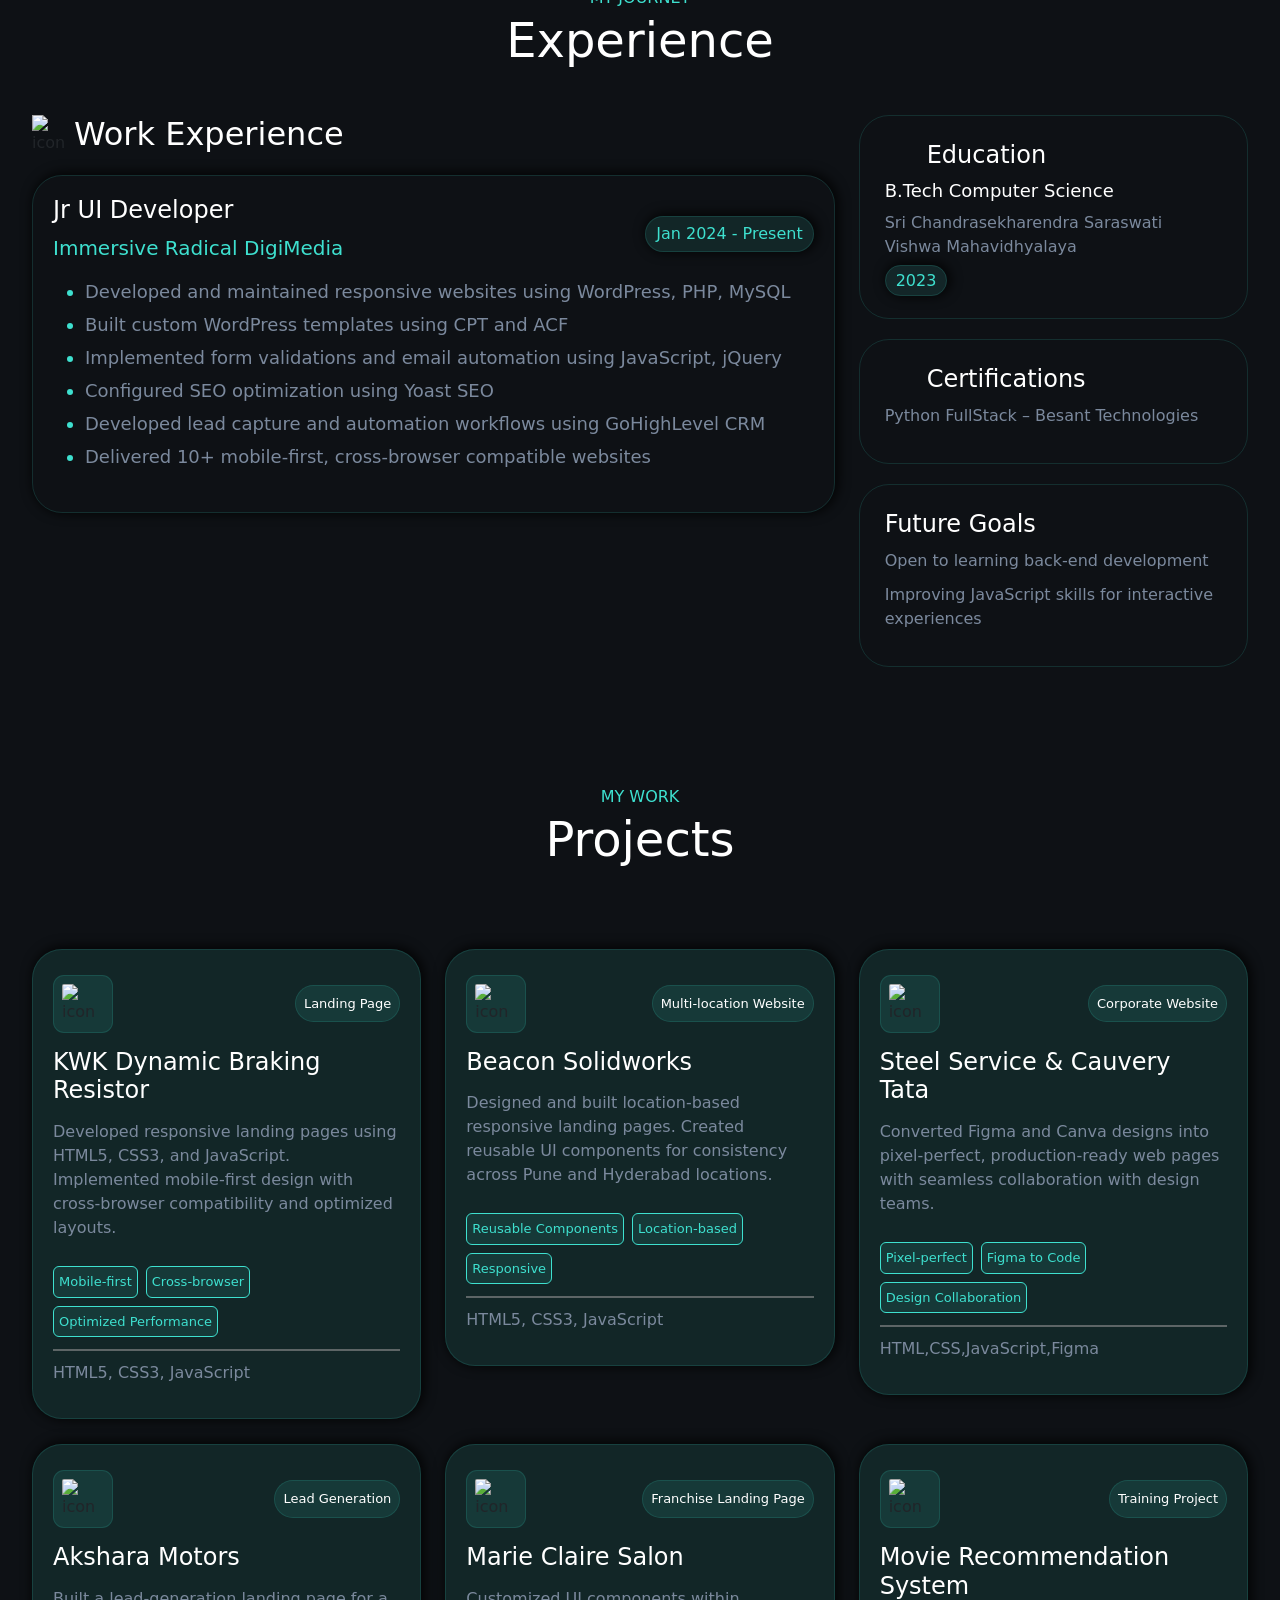
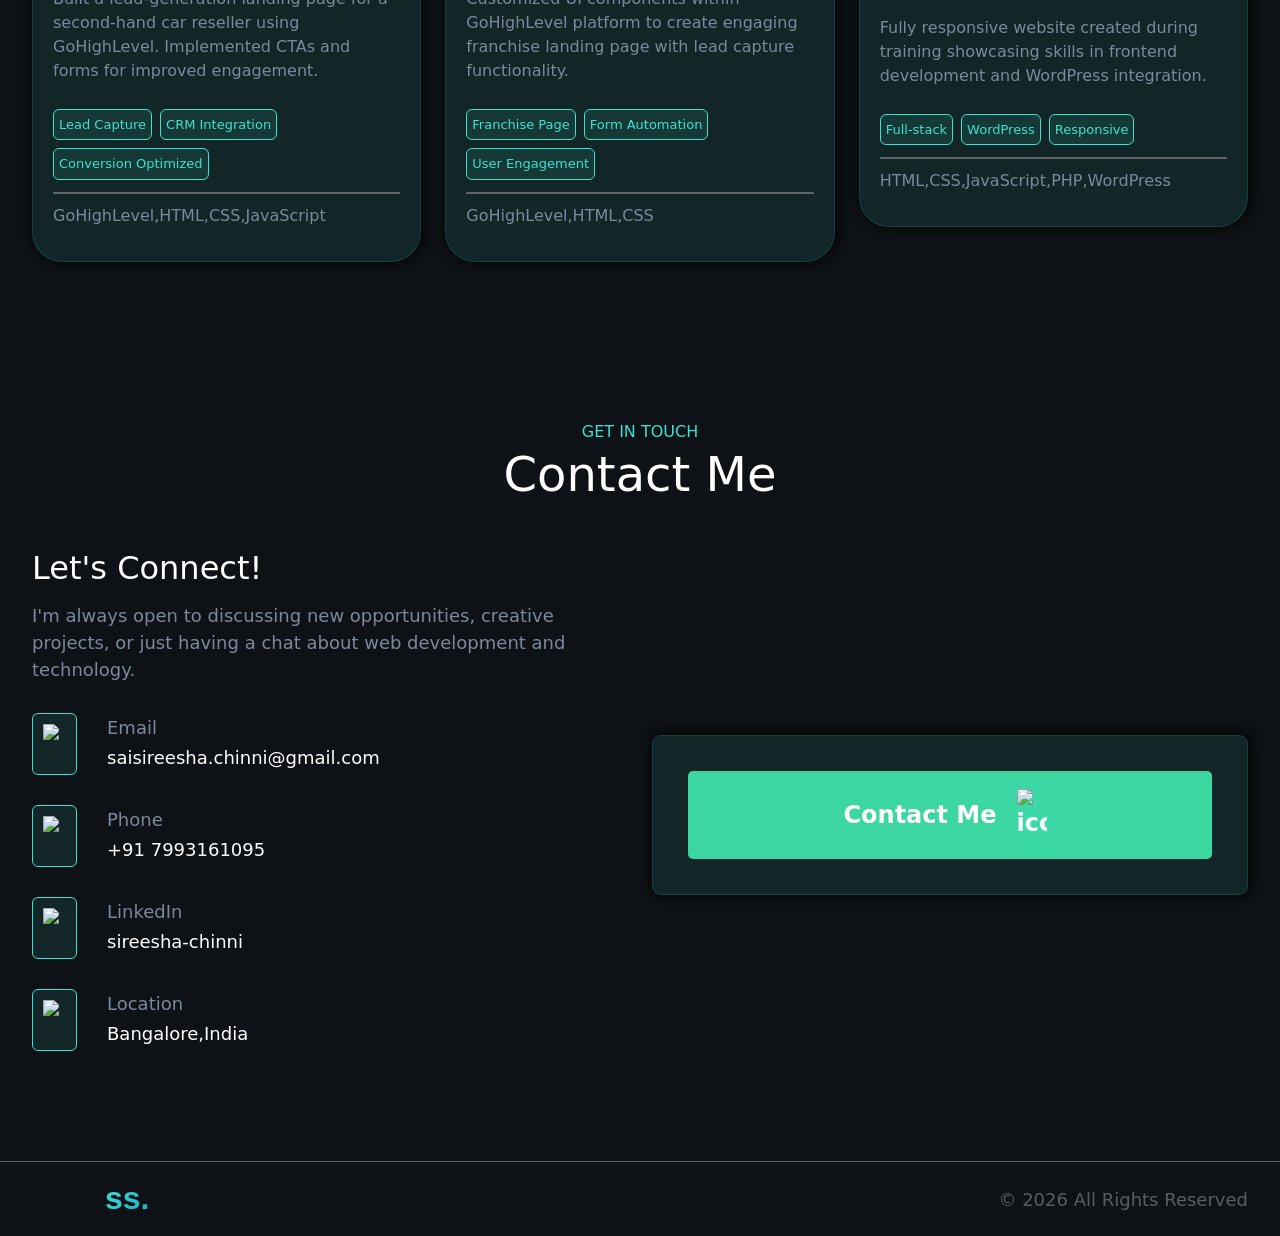
==== commit 530a1f0e: "image change" ====
--- a/index.html
+++ b/index.html
@@ -52,7 +52,7 @@
                     <div class="main-icon">
                         <a href="mailto:saisireesha.chinni@gmail.com"><img src="images/mail.png" alt="Email"></a>
                         <a href="https://www.linkedin.com/in/sireesha-chinni/"><img src="images/linkedin.png" alt="Linkedin"></a>
-                        <a href="#"><img src="images/github.png" alt="Github"></a>
+                        <!-- <a href="#"><img src="images/github.png" alt="Github"></a> -->
                     </div>
                 </div>
             </div>
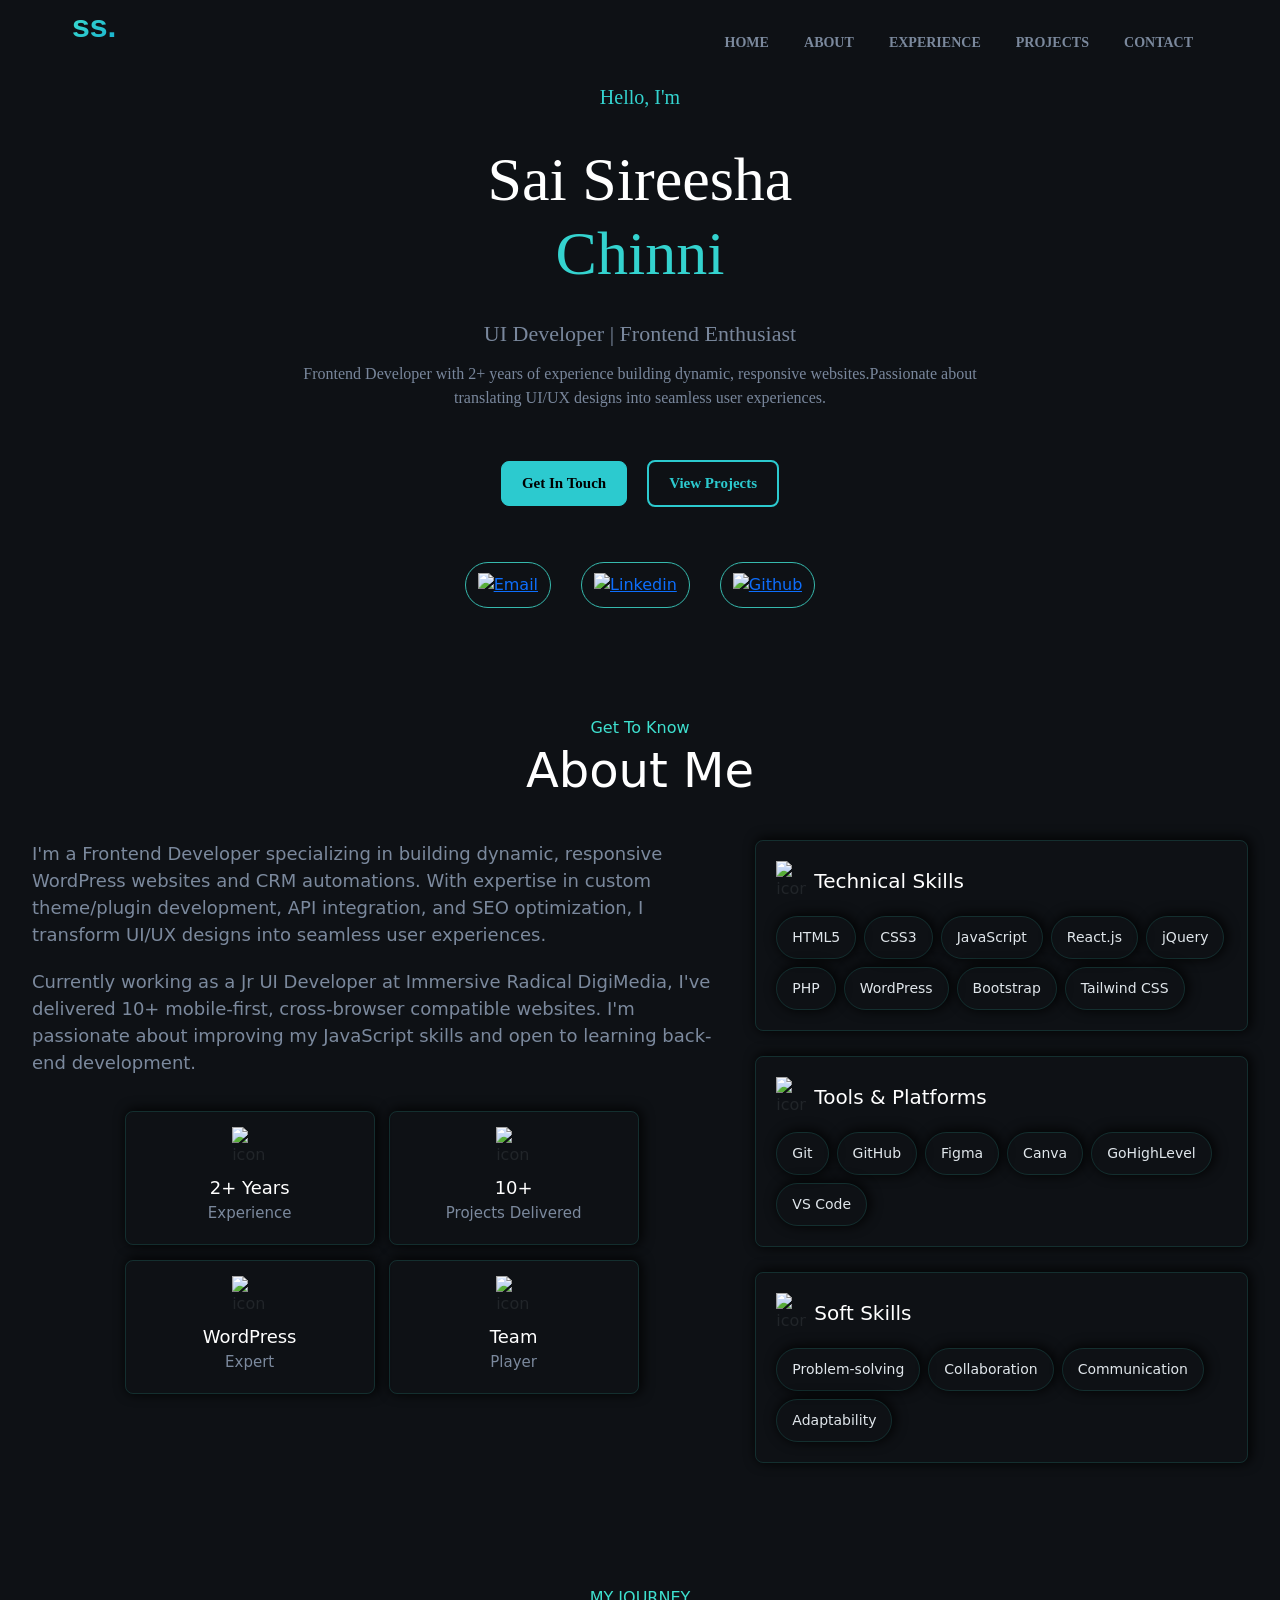
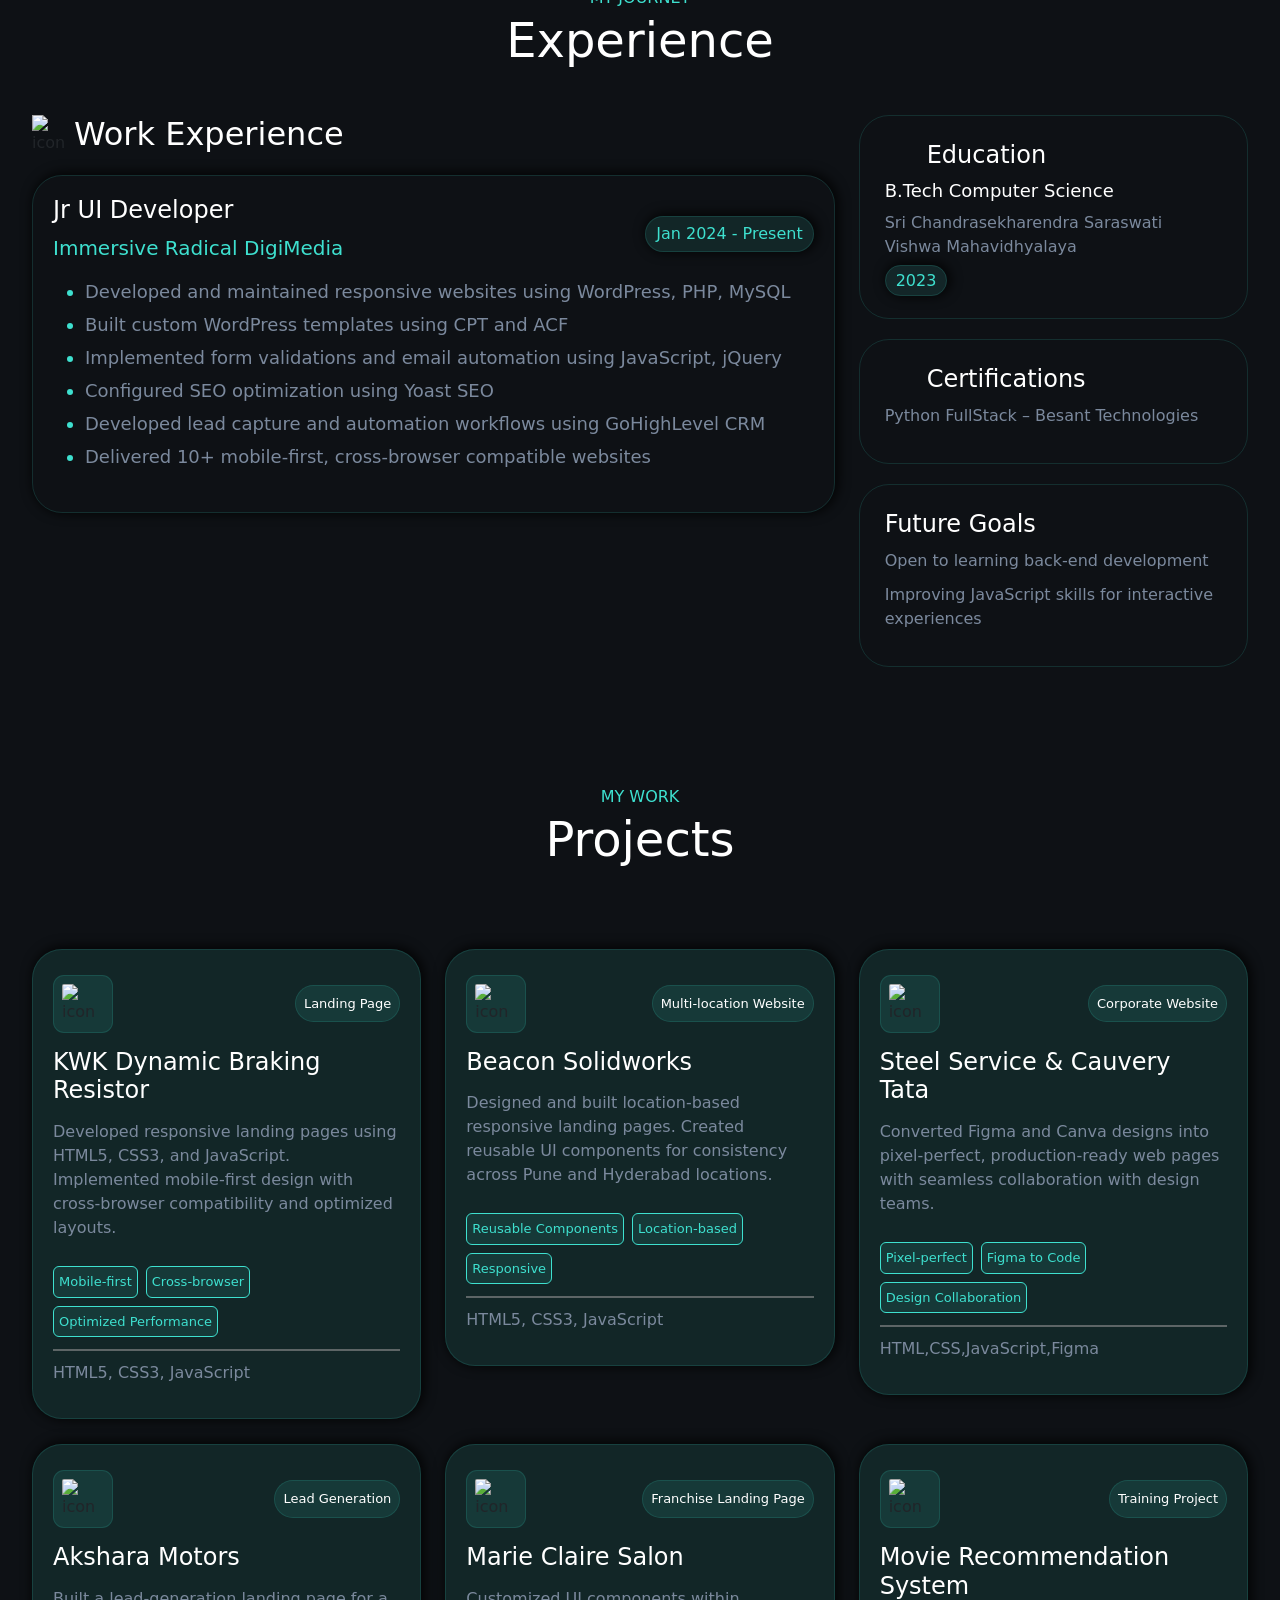
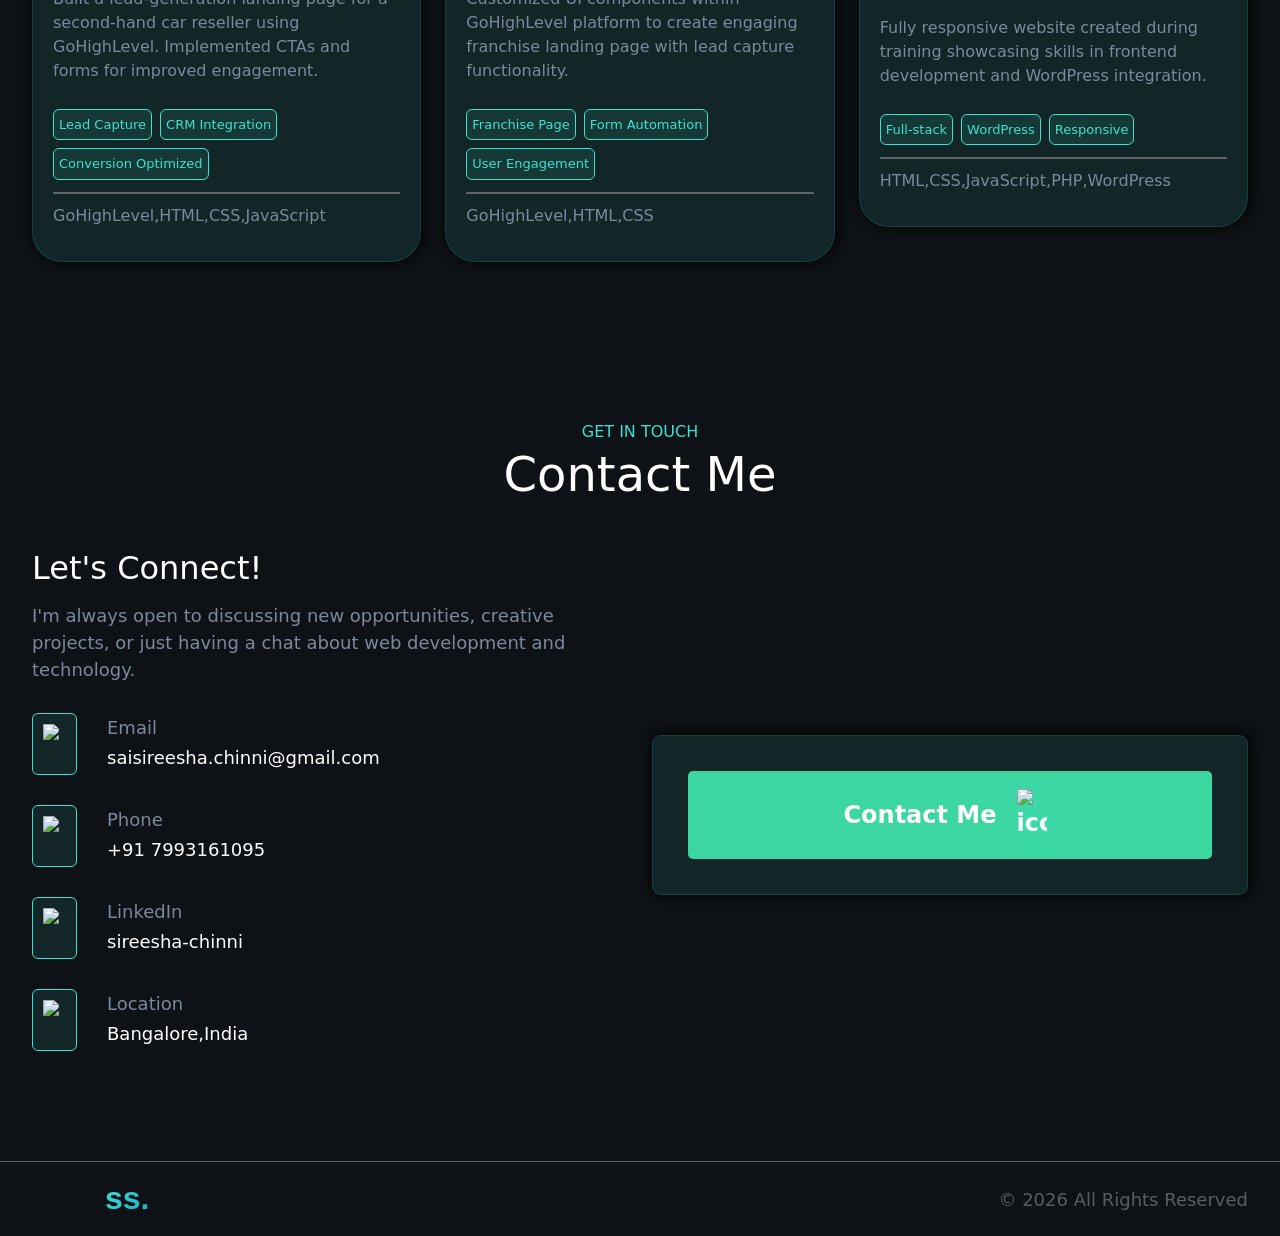
==== commit 5860a3cd: "changes" ====
--- a/index.html
+++ b/index.html
@@ -52,7 +52,7 @@
                     <div class="main-icon">
                         <a href="mailto:saisireesha.chinni@gmail.com"><img src="images/mail.png" alt="Email"></a>
                         <a href="https://www.linkedin.com/in/sireesha-chinni/"><img src="images/linkedin.png" alt="Linkedin"></a>
-                        <!-- <a href="#"><img src="images/github.png" alt="Github"></a> -->
+                        <a href="#"><img src="images/github.png" alt="Github"></a>
                     </div>
                 </div>
             </div>
